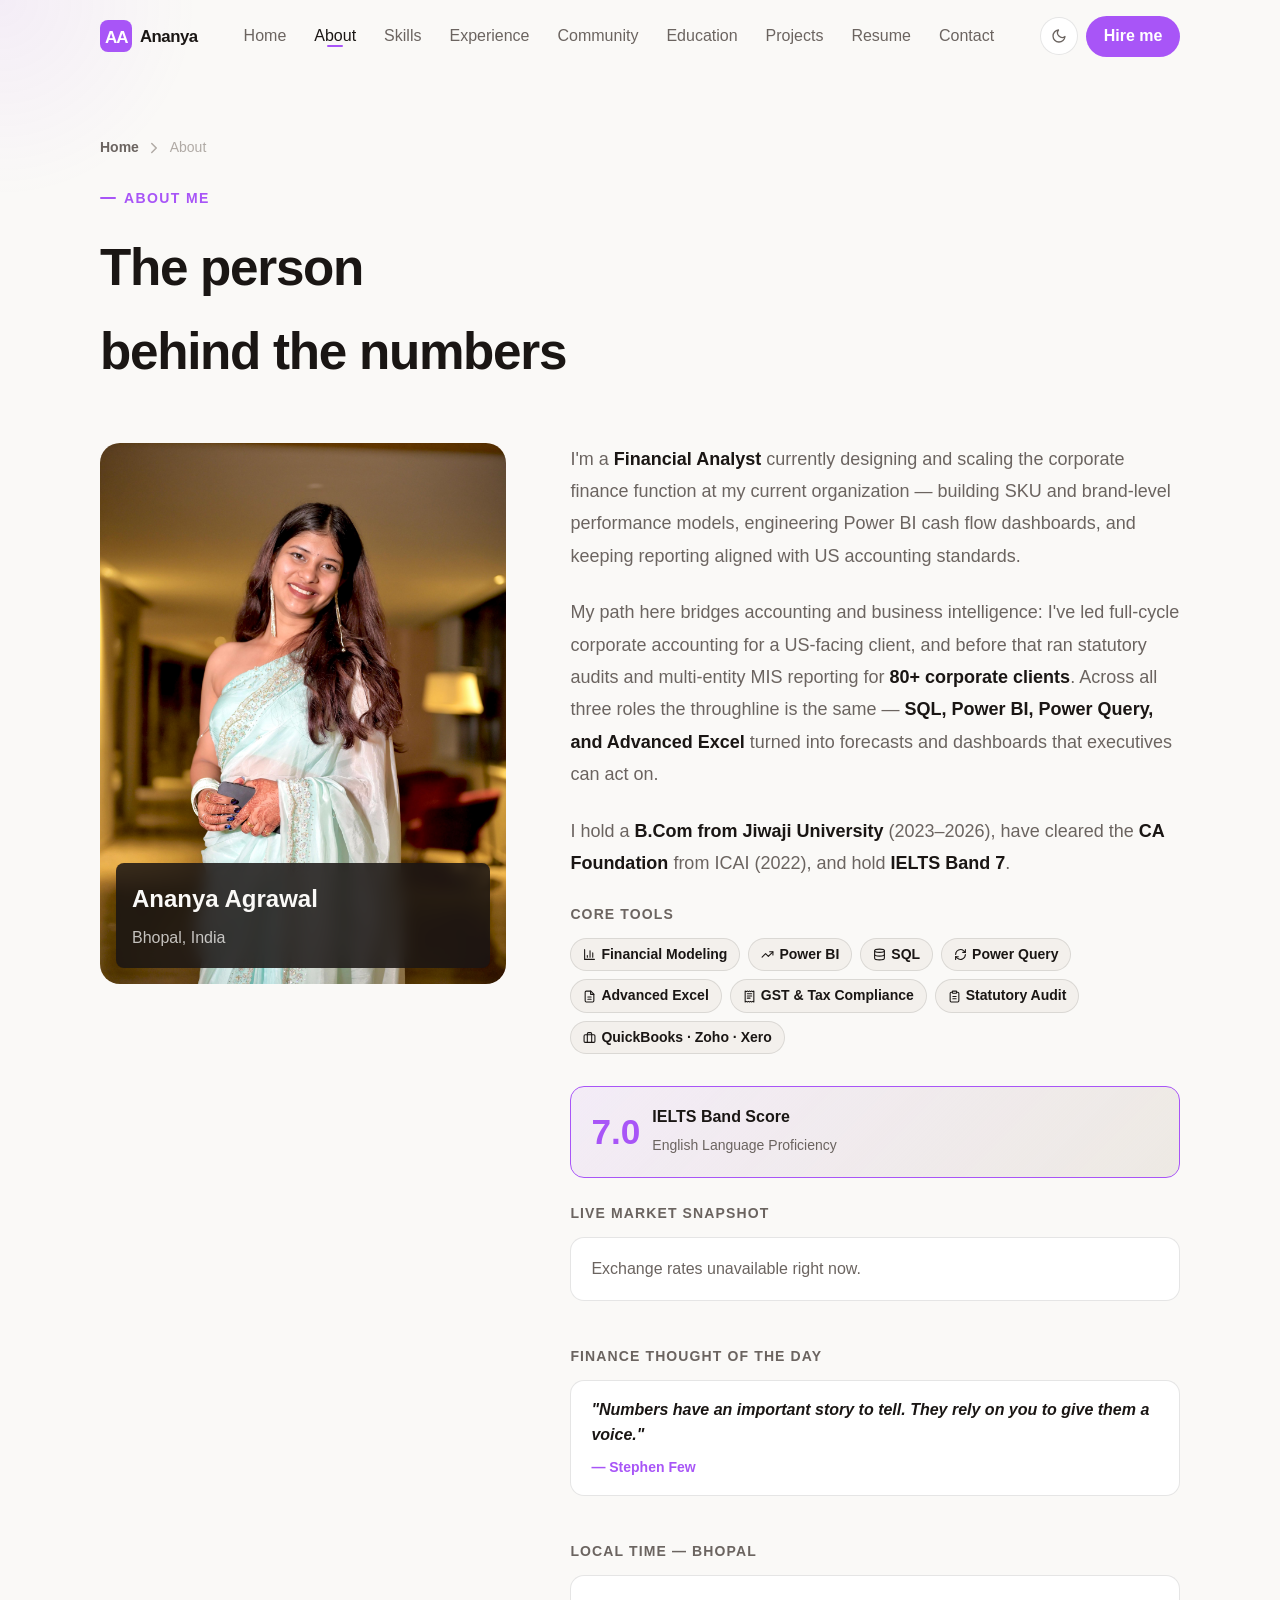
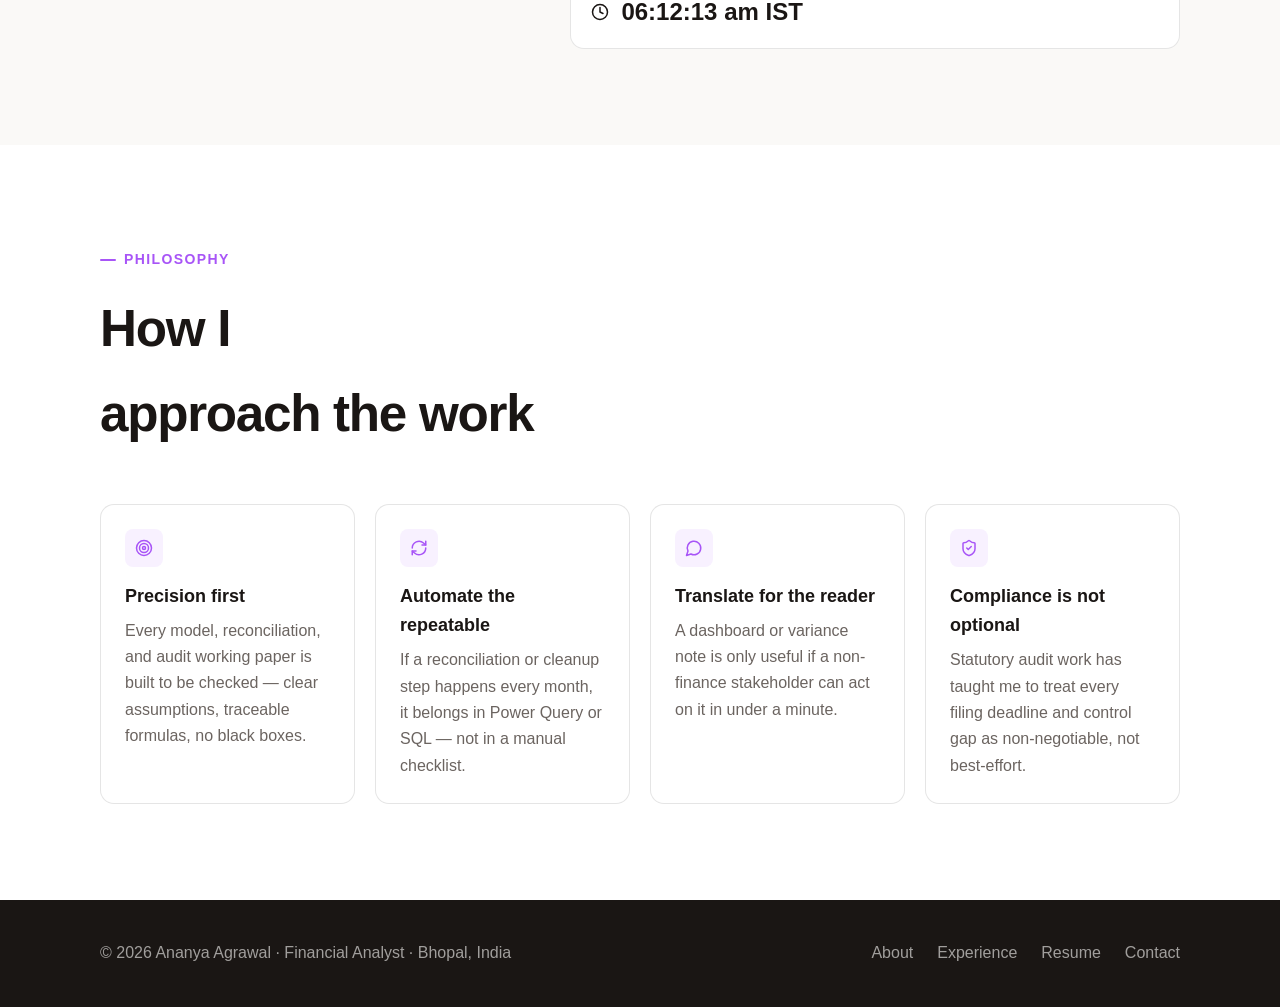
==== about.html @ e9a2c420 "Add files via upload" ====
<!DOCTYPE html>
<html lang="en" data-theme="light">
<head>
  <meta charset="UTF-8"/>
  <meta name="viewport" content="width=device-width, initial-scale=1.0"/>
  <title>About — Ananya Agrawal</title>
  <meta name="description" content="About Ananya Agrawal — Financial Analyst background, approach, and core tools."/>
  <link href="https://api.fontshare.com/v2/css?f[]=cabinet-grotesk@700,800,900&f[]=satoshi@300,400,500,700&display=swap" rel="stylesheet">
  <link href="https://unpkg.com/aos@2.3.4/dist/aos.css" rel="stylesheet">
  <link rel="stylesheet" href="styles.css">

</head>

<body>
<div class="cursor-glow" id="cursorGlow"></div>
<!-- NAV -->
<nav id="navbar" aria-label="Main navigation">
  <div class="wrap">
    <div class="nav-inner">
      <a href="index.html" class="nav-logo">
        <svg width="32" height="32" viewBox="0 0 32 32" fill="none" aria-label="AA Logo">
          <rect width="32" height="32" rx="8" fill="#A855F7"/>
          <text x="5" y="23" font-family="'Cabinet Grotesk',sans-serif" font-weight="900" font-size="17" fill="white" letter-spacing="-1">AA</text>
        </svg>
        Ananya
      </a>
      <ul class="nav-links">
        <li><a href="index.html">Home</a></li>
        <li><a href="about.html" class="active">About</a></li>
        <li><a href="skills.html">Skills</a></li>
        <li><a href="experience.html">Experience</a></li>
        <li><a href="volunteer.html">Community</a></li>
        <li><a href="education.html">Education</a></li>
        <li><a href="projects.html">Projects</a></li>
        <li><a href="resume.html">Resume</a></li>
        <li><a href="contact.html">Contact</a></li>
      </ul>
      <div class="nav-actions">
        <button class="btn-theme" data-theme-toggle aria-label="Toggle dark mode"></button>
        <a href="contact.html" class="btn-hire">Hire me</a>
        <button class="hamburger" id="hamburger" aria-label="Open menu" aria-expanded="false">
          <span></span><span></span><span></span>
        </button>
      </div>
    </div>
  </div>
</nav>

<div class="mobile-menu" id="mobileMenu">
  <a href="index.html">Home</a>
  <a href="about.html" class="active">About</a>
  <a href="skills.html">Skills</a>
  <a href="experience.html">Experience</a>
  <a href="education.html">Education</a>
  <a href="projects.html">Projects</a>
  <a href="volunteer.html">Community</a>
  <a href="resume.html">Resume</a>
  <a href="contact.html">Contact</a>
</div>

<section class="page-hero">
  <div class="wrap">
    <div class="breadcrumb"><a href="index.html">Home</a> <svg class="icon" width="18" height="18" viewBox="0 0 24 24" fill="none" stroke="currentColor" stroke-width="2" stroke-linecap="round" stroke-linejoin="round"><path d="m9 18 6-6-6-6"/></svg> <span>About</span></div>
    <div class="sec-hdr" data-aos="fade-up" style="margin-bottom:0">
      <div class="sec-tag">About me</div>
      <h2 class="sec-title">The person<br>behind the numbers</h2>
    </div>
  </div>
</section>

<section class="section-pad" style="padding-top:2rem">
  <div class="wrap">
    <div class="about-grid">
      <div data-aos="fade-right" data-aos-delay="100">
        <div class="about-photo-wrap">
          <img class="about-photo"
               src="profile.jpeg"
               alt="Ananya Agrawal" width="480" height="640" loading="lazy">
          <div class="photo-caption">
            <strong>Ananya Agrawal</strong>
            <span>Bhopal, India</span>
          </div>
        </div>
      </div>
      <div class="about-text" data-aos="fade-left" data-aos-delay="200">
        <p>I'm a <strong>Financial Analyst</strong> currently designing and scaling the corporate finance
        function at my current organization — building SKU and brand-level performance models,
        engineering Power BI cash flow dashboards, and keeping reporting aligned with US accounting standards.</p>

        <p>My path here bridges accounting and business intelligence: I've led full-cycle corporate
        accounting for a US-facing client, and before that ran statutory
        audits and multi-entity MIS reporting for <strong>80+ corporate clients</strong>. Across all three roles the throughline is the same —
        <strong>SQL, Power BI, Power Query, and Advanced Excel</strong> turned into forecasts and dashboards
        that executives can act on.</p>

        <p>I hold a <strong>B.Com from Jiwaji University</strong> (2023–2026), have cleared the
        <strong>CA Foundation</strong> from ICAI (2022), and hold <strong>IELTS Band 7</strong>.</p>

        <div>
          <div style="font-size:var(--t-xs);font-weight:600;letter-spacing:.08em;text-transform:uppercase;color:var(--muted);margin-bottom:.75rem">Core Tools</div>
          <div class="chips">
            <span class="chip"><svg class="icon" width="18" height="18" viewBox="0 0 24 24" fill="none" stroke="currentColor" stroke-width="2" stroke-linecap="round" stroke-linejoin="round"><path d="M3 3v18h18"/><path d="M18 17V9"/><path d="M13 17V5"/><path d="M8 17v-3"/></svg> Financial Modeling</span>
            <span class="chip"><svg class="icon" width="18" height="18" viewBox="0 0 24 24" fill="none" stroke="currentColor" stroke-width="2" stroke-linecap="round" stroke-linejoin="round"><polyline points="22 7 13.5 15.5 8.5 10.5 2 17"/><polyline points="16 7 22 7 22 13"/></svg> Power BI</span>
            <span class="chip"><svg class="icon" width="18" height="18" viewBox="0 0 24 24" fill="none" stroke="currentColor" stroke-width="2" stroke-linecap="round" stroke-linejoin="round"><ellipse cx="12" cy="5" rx="9" ry="3"/><path d="M3 5v14a9 3 0 0 0 18 0V5"/><path d="M3 12a9 3 0 0 0 18 0"/></svg> SQL</span>
            <span class="chip"><svg class="icon" width="18" height="18" viewBox="0 0 24 24" fill="none" stroke="currentColor" stroke-width="2" stroke-linecap="round" stroke-linejoin="round"><path d="M3 12a9 9 0 0 1 15-6.7L21 8"/><path d="M21 3v5h-5"/><path d="M21 12a9 9 0 0 1-15 6.7L3 16"/><path d="M8 16H3v5"/></svg> Power Query</span>
            <span class="chip"><svg class="icon" width="18" height="18" viewBox="0 0 24 24" fill="none" stroke="currentColor" stroke-width="2" stroke-linecap="round" stroke-linejoin="round"><path d="M14.5 2H6a2 2 0 0 0-2 2v16a2 2 0 0 0 2 2h12a2 2 0 0 0 2-2V7.5z"/><path d="M14 2v6h6"/><path d="M9 13h6"/><path d="M9 17h6"/></svg> Advanced Excel</span>
            <span class="chip"><svg class="icon" width="18" height="18" viewBox="0 0 24 24" fill="none" stroke="currentColor" stroke-width="2" stroke-linecap="round" stroke-linejoin="round"><path d="M4 2v20l2-1 2 1 2-1 2 1 2-1 2 1 2-1 2 1V2l-2 1-2-1-2 1-2-1-2 1-2-1-2 1Z"/><path d="M8 7h8"/><path d="M8 11h8"/><path d="M8 15h5"/></svg> GST &amp; Tax Compliance</span>
            <span class="chip"><svg class="icon" width="18" height="18" viewBox="0 0 24 24" fill="none" stroke="currentColor" stroke-width="2" stroke-linecap="round" stroke-linejoin="round"><rect x="8" y="2" width="8" height="4" rx="1"/><path d="M16 4h2a2 2 0 0 1 2 2v14a2 2 0 0 1-2 2H6a2 2 0 0 1-2-2V6a2 2 0 0 1 2-2h2"/><path d="M9 12h6"/><path d="M9 16h6"/></svg> Statutory Audit</span>
            <span class="chip"><svg class="icon" width="18" height="18" viewBox="0 0 24 24" fill="none" stroke="currentColor" stroke-width="2" stroke-linecap="round" stroke-linejoin="round"><rect x="2" y="7" width="20" height="14" rx="2"/><path d="M16 21V5a2 2 0 0 0-2-2h-4a2 2 0 0 0-2 2v16"/></svg> QuickBooks · Zoho · Xero</span>
          </div>
        </div>

        <div class="ielts-badge">
          <div class="ielts-num">7.0</div>
          <div class="ielts-info">
            <strong>IELTS Band Score</strong>
            <span>English Language Proficiency</span>
          </div>
        </div>

        <!-- Live Widgets -->
        <div>
          <div style="font-size:var(--t-xs);font-weight:600;letter-spacing:.08em;text-transform:uppercase;color:var(--muted);margin-bottom:.75rem">Live Market Snapshot</div>
          <div class="fx-card" id="fxWidget">
            <div class="loader"><div class="spin"></div> Fetching exchange rates…</div>
          </div>
        </div>

        <div>
          <div style="font-size:var(--t-xs);font-weight:600;letter-spacing:.08em;text-transform:uppercase;color:var(--muted);margin:1.25rem 0 .75rem">Finance Thought of the Day</div>
          <div class="quote-card" id="quoteWidget">
            <div class="loader"><div class="spin"></div> Loading quote…</div>
          </div>
        </div>

        <div>
          <div style="font-size:var(--t-xs);font-weight:600;letter-spacing:.08em;text-transform:uppercase;color:var(--muted);margin:1.25rem 0 .75rem">Local Time — Bhopal</div>
          <div class="fx-card" id="clockWidget" style="display:flex;align-items:center;gap:.75rem">
            <svg class="icon" width="18" height="18" viewBox="0 0 24 24" fill="none" stroke="currentColor" stroke-width="2" stroke-linecap="round" stroke-linejoin="round"><circle cx="12" cy="12" r="10"/><polyline points="12 6 12 12 16 14"/></svg><span id="clockText" style="font-family:var(--font-d);font-weight:800;font-size:var(--t-lg)"></span>
          </div>
        </div>
      </div>
    </div>
  </div>
</section>

<!-- HOW I WORK -->
<section class="section-pad" style="background:var(--surface)">
  <div class="wrap">
    <div class="sec-hdr" data-aos="fade-up">
      <div class="sec-tag">Philosophy</div>
      <h2 class="sec-title">How I<br>approach the work</h2>
    </div>
    <div class="value-grid">
      <div class="value-card" data-aos="fade-up" data-aos-delay="0">
        <div class="v-icon"><svg class="icon" width="18" height="18" viewBox="0 0 24 24" fill="none" stroke="currentColor" stroke-width="2" stroke-linecap="round" stroke-linejoin="round"><circle cx="12" cy="12" r="10"/><circle cx="12" cy="12" r="6"/><circle cx="12" cy="12" r="2"/></svg></div>
        <h3>Precision first</h3>
        <p>Every model, reconciliation, and audit working paper is built to be checked — clear assumptions, traceable formulas, no black boxes.</p>
      </div>
      <div class="value-card" data-aos="fade-up" data-aos-delay="80">
        <div class="v-icon"><svg class="icon" width="18" height="18" viewBox="0 0 24 24" fill="none" stroke="currentColor" stroke-width="2" stroke-linecap="round" stroke-linejoin="round"><path d="M3 12a9 9 0 0 1 15-6.7L21 8"/><path d="M21 3v5h-5"/><path d="M21 12a9 9 0 0 1-15 6.7L3 16"/><path d="M8 16H3v5"/></svg></div>
        <h3>Automate the repeatable</h3>
        <p>If a reconciliation or cleanup step happens every month, it belongs in Power Query or SQL — not in a manual checklist.</p>
      </div>
      <div class="value-card" data-aos="fade-up" data-aos-delay="160">
        <div class="v-icon"><svg class="icon" width="18" height="18" viewBox="0 0 24 24" fill="none" stroke="currentColor" stroke-width="2" stroke-linecap="round" stroke-linejoin="round"><path d="M7.9 20A9 9 0 1 0 4 16.1L2 22Z"/></svg></div>
        <h3>Translate for the reader</h3>
        <p>A dashboard or variance note is only useful if a non-finance stakeholder can act on it in under a minute.</p>
      </div>
      <div class="value-card" data-aos="fade-up" data-aos-delay="240">
        <div class="v-icon"><svg class="icon" width="18" height="18" viewBox="0 0 24 24" fill="none" stroke="currentColor" stroke-width="2" stroke-linecap="round" stroke-linejoin="round"><path d="M20 13c0 5-3.5 7.5-7.66 8.95a1 1 0 0 1-.67-.01C7.5 20.5 4 18 4 13V6a1 1 0 0 1 1-1c2 0 4.5-1.2 6.24-2.72a1.17 1.17 0 0 1 1.52 0C14.51 3.81 17 5 19 5a1 1 0 0 1 1 1z"/><path d="m9 12 2 2 4-4"/></svg></div>
        <h3>Compliance is not optional</h3>
        <p>Statutory audit work has taught me to treat every filing deadline and control gap as non-negotiable, not best-effort.</p>
      </div>
    </div>
  </div>
</section>
<!-- FOOTER -->
<footer>
  <div class="wrap">
    <div class="foot-inner">
      <div class="foot-copy">© 2026 Ananya Agrawal · Financial Analyst · Bhopal, India</div>
      <div class="foot-links">
        <a href="about.html">About</a>
        <a href="experience.html">Experience</a>
        <a href="resume.html">Resume</a>
        <a href="contact.html">Contact</a>
      </div>
    </div>
  </div>
</footer>

<!-- SCRIPTS -->

<script src="https://unpkg.com/aos@2.3.4/dist/aos.js"></script>
<script>
// ─── THEME ───
(function(){
  const t=document.querySelector('[data-theme-toggle]'),r=document.documentElement;
  const MOON='<svg width="16" height="16" viewBox="0 0 24 24" fill="none" stroke="currentColor" stroke-width="2" stroke-linecap="round" stroke-linejoin="round"><path d="M21 12.79A9 9 0 1 1 11.21 3 7 7 0 0 0 21 12.79Z"/></svg>';
  const SUN='<svg width="16" height="16" viewBox="0 0 24 24" fill="none" stroke="currentColor" stroke-width="2" stroke-linecap="round" stroke-linejoin="round"><circle cx="12" cy="12" r="5"/><path d="M12 1v2"/><path d="M12 21v2"/><path d="m4.22 4.22 1.42 1.42"/><path d="m18.36 18.36 1.42 1.42"/><path d="M1 12h2"/><path d="M21 12h2"/><path d="m4.22 19.78 1.42-1.42"/><path d="m18.36 5.64 1.42-1.42"/></svg>';
  let d=localStorage.getItem('aa-theme')||(matchMedia('(prefers-color-scheme:dark)').matches?'dark':'light');
  r.setAttribute('data-theme',d);
  function upd(){if(!t)return;t.innerHTML=d==='dark'?SUN:MOON;t.setAttribute('aria-label','Switch to '+(d==='dark'?'light':'dark')+' mode')}
  upd();
  if(t)t.addEventListener('click',()=>{d=d==='dark'?'light':'dark';r.setAttribute('data-theme',d);localStorage.setItem('aa-theme',d);upd()});
})();

// ─── NAV SCROLL ───
const navbar=document.getElementById('navbar');
window.addEventListener('scroll',()=>navbar.classList.toggle('scrolled',window.scrollY>60));

// ─── HAMBURGER ───
const ham=document.getElementById('hamburger'),mm=document.getElementById('mobileMenu');
ham.addEventListener('click',()=>{ham.classList.toggle('open');mm.classList.toggle('open');ham.setAttribute('aria-expanded',mm.classList.contains('open'))});
document.querySelectorAll('.mobile-menu a').forEach(a=>a.addEventListener('click',()=>{ham.classList.remove('open');mm.classList.remove('open')}));

// ─── CURSOR GLOW ───
const glow=document.getElementById('cursorGlow');
document.addEventListener('mousemove',e=>{glow.style.left=e.clientX+'px';glow.style.top=e.clientY+'px'});

// ─── AOS ───
AOS.init({once:true,duration:700,easing:'ease-out-cubic',offset:60});


// ─── LIVE FX RATES (exchangerate-api — no API key) ───
async function loadFx(){
  const el=document.getElementById('fxWidget');
  if(!el)return;
  try{
    const r=await fetch('https://api.exchangerate-api.com/v4/latest/USD');
    const d=await r.json();
    const inr=d.rates.INR, eur=d.rates.EUR, gbp=d.rates.GBP;
    const eurInr=inr/eur, gbpInr=inr/gbp;
    el.innerHTML=`
      <div class="fx-row"><span class="fx-pair">USD → INR</span><span class="fx-val">₹${inr.toFixed(2)}</span></div>
      <div class="fx-row"><span class="fx-pair">EUR → INR</span><span class="fx-val">₹${eurInr.toFixed(2)}</span></div>
      <div class="fx-row"><span class="fx-pair">GBP → INR</span><span class="fx-val">₹${gbpInr.toFixed(2)}</span></div>
      <div class="fx-updated">Live rates · updated ${new Date(d.date).toLocaleDateString('en-IN',{day:'numeric',month:'short',year:'numeric'})}</div>`;
  }catch{
    el.innerHTML='<span style="color:var(--muted);font-size:var(--t-sm)">Exchange rates unavailable right now.</span>';
  }
}
loadFx();

// ─── FINANCE QUOTE (Quotable — no API key) ───
async function loadQuote(){
  const el=document.getElementById('quoteWidget');
  if(!el)return;
  try{
    const r=await fetch('https://api.quotable.io/quotes/random?tags=business|success|wisdom&maxLength=140');
    const d=await r.json();
    const q=d[0];
    el.innerHTML=`<blockquote class="quote-text">"${q.content}"</blockquote><cite class="quote-author">— ${q.author}</cite>`;
  }catch{
    el.innerHTML='<blockquote class="quote-text">"Numbers have an important story to tell. They rely on you to give them a voice."</blockquote><cite class="quote-author">— Stephen Few</cite>';
  }
}
loadQuote();

// ─── LOCAL CLOCK (Bhopal, IST) ───
function tickClock(){
  const el=document.getElementById('clockText');
  if(!el)return;
  const now=new Date().toLocaleTimeString('en-IN',{timeZone:'Asia/Kolkata',hour:'2-digit',minute:'2-digit',second:'2-digit'});
  el.textContent=now+' IST';
}
tickClock();
setInterval(tickClock,1000);

</script>
</body>
</html>
---- styles.css ----
/* ─── TOKENS ─── */
:root,[data-theme="light"]{
  --bg:#faf9f7;--surface:#ffffff;--surface-2:#f3f0ec;--surface-3:#ede9e3;
  --border:rgba(0,0,0,.1);--divider:rgba(0,0,0,.07);
  --text:#1a1614;--muted:#6b6460;--faint:#b0aaa5;--inverse:#faf9f7;
  --accent:#A855F7;--accent-2:#D8B4FE;--accent-soft:rgba(168,85,247,.08);
  --accent-hover:#9333EA;
  --shadow-sm:0 1px 3px rgba(0,0,0,.08);
  --shadow-md:0 4px 16px rgba(0,0,0,.1);
  --shadow-lg:0 12px 40px rgba(0,0,0,.14);
  --radius-sm:.25rem;--radius-md:.5rem;--radius-lg:.875rem;--radius-xl:1.25rem;--radius-full:9999px;
  --font-d:'Cabinet Grotesk','Helvetica Neue',sans-serif;
  --font-b:'Satoshi','Helvetica Neue',sans-serif;
  --t-xs:clamp(.75rem,.7rem + .25vw,.875rem);
  --t-sm:clamp(.875rem,.8rem + .35vw,1rem);
  --t-base:clamp(1rem,.95rem + .25vw,1.125rem);
  --t-lg:clamp(1.125rem,1rem + .75vw,1.5rem);
  --t-xl:clamp(1.5rem,1.2rem + 1.25vw,2.25rem);
  --t-2xl:clamp(2rem,1.2rem + 2.5vw,3.5rem);
  --t-hero:clamp(3rem,.5rem + 7vw,7rem);
  --tr:220ms cubic-bezier(.16,1,.3,1);
}
[data-theme="dark"]{
  --bg:#0d0b0f;--surface:#131118;--surface-2:#19171e;--surface-3:#201d27;
  --border:rgba(255,255,255,.1);--divider:rgba(255,255,255,.07);
  --text:#f3e8ff;--muted:#a99caf;--faint:#514557;--inverse:#0d0b0f;
  --accent:#c026d3;--accent-2:#e879f9;--accent-soft:rgba(192,38,211,.1);
  --accent-hover:#d946ef;
  --shadow-sm:0 1px 3px rgba(0,0,0,.3);
  --shadow-md:0 4px 16px rgba(0,0,0,.4);
  --shadow-lg:0 12px 40px rgba(0,0,0,.6);
}

*,*::before,*::after{box-sizing:border-box;margin:0;padding:0}
html{scroll-behavior:smooth;scroll-padding-top:72px;-webkit-font-smoothing:antialiased}
body{font-family:var(--font-b);font-size:var(--t-base);color:var(--text);background:var(--bg);
  line-height:1.65;transition:background .3s,color .3s;overflow-x:hidden}
img{display:block;max-width:100%;height:auto}
a{color:inherit;text-decoration:none;transition:color var(--tr),opacity var(--tr),background var(--tr)}
button,input,textarea,select{font:inherit;color:inherit}
::selection{background:var(--accent);color:#fff}
:focus-visible{outline:2px solid var(--accent);outline-offset:3px;border-radius:var(--radius-sm)}
@media(prefers-reduced-motion:reduce){*,*::before,*::after{animation-duration:.01ms!important;transition-duration:.01ms!important}}

/* ─── LAYOUT ─── */
.wrap{max-width:1160px;margin-inline:auto;padding-inline:clamp(1rem,5vw,2.5rem)}
.section-pad{padding-block:clamp(3rem,8vw,6rem)}

/* ─── NAV ─── */
#navbar{position:fixed;top:0;left:0;right:0;z-index:100;padding:var(--t-sm) 0;
  background:transparent;transition:background .35s,box-shadow .35s,backdrop-filter .35s}
#navbar.scrolled{
  background:color-mix(in oklab,var(--surface) 92%,transparent);
  backdrop-filter:blur(20px);-webkit-backdrop-filter:blur(20px);
  box-shadow:var(--shadow-sm);border-bottom:1px solid var(--divider)}
.nav-inner{display:flex;align-items:center;justify-content:space-between;gap:1rem}
.nav-logo{display:flex;align-items:center;gap:.5rem;font-family:var(--font-d);font-weight:900;
  font-size:1.05rem;letter-spacing:-.03em}
.nav-logo svg{flex-shrink:0}
.nav-links{display:flex;align-items:center;gap:.25rem;list-style:none}
.nav-links a{font-size:var(--t-sm);font-weight:500;color:var(--muted);
  padding:.4rem .75rem;border-radius:var(--radius-full);position:relative}
.nav-links a::after{content:'';position:absolute;bottom:4px;left:50%;
  transform:translateX(-50%) scaleX(0);width:16px;height:2px;
  background:var(--accent);border-radius:2px;transition:transform .2s cubic-bezier(.34,1.56,.64,1)}
.nav-links a:hover{color:var(--text)}
.nav-links a:hover::after,.nav-links a.active::after{transform:translateX(-50%) scaleX(1)}
.nav-links a.active{color:var(--text)}
.nav-actions{display:flex;align-items:center;gap:.5rem}
.btn-theme{width:38px;height:38px;border-radius:var(--radius-full);border:1px solid var(--border);
  background:var(--surface);color:var(--muted);display:grid;place-items:center;cursor:pointer;font-size:15px}
.btn-theme:hover{color:var(--text);background:var(--surface-2)}
.btn-hire{font-size:var(--t-sm);font-weight:700;padding:.45rem 1.1rem;border-radius:var(--radius-full);
  background:var(--accent);color:#fff;border:none;cursor:pointer}
.btn-hire:hover{background:var(--accent-hover);color:#fff;transform:translateY(-2px)}
.hamburger{display:none;flex-direction:column;justify-content:center;gap:5px;
  width:38px;height:38px;background:none;border:1px solid var(--border);
  border-radius:var(--radius-md);padding:.5rem;cursor:pointer}
.hamburger span{display:block;height:2px;background:var(--text);border-radius:2px;
  transition:transform .3s,opacity .3s}
.hamburger.open span:nth-child(1){transform:rotate(45deg) translateY(7px)}
.hamburger.open span:nth-child(2){opacity:0}
.hamburger.open span:nth-child(3){transform:rotate(-45deg) translateY(-7px)}
.mobile-menu{display:none;position:fixed;top:68px;left:0;right:0;
  background:var(--surface);border-bottom:1px solid var(--divider);
  padding:1rem;z-index:99;flex-direction:column;gap:.25rem}
.mobile-menu.open{display:flex}
.mobile-menu a{font-size:var(--t-base);font-weight:500;color:var(--muted);
  padding:.75rem 1rem;border-radius:var(--radius-md)}
.mobile-menu a:hover{background:var(--surface-2);color:var(--text)}
@media(max-width:767px){.nav-links,.btn-hire{display:none}.hamburger{display:flex}}

/* ─── HERO ─── */
#hero{min-height:100dvh;display:flex;align-items:center;position:relative;
  overflow:hidden;background:var(--bg);padding-top:80px}
#particles-js{position:absolute;inset:0;pointer-events:none;z-index:0}
.hero-content{position:relative;z-index:1}
.hero-eyebrow{display:inline-flex;align-items:center;gap:.5rem;
  font-size:var(--t-xs);font-weight:700;letter-spacing:.1em;text-transform:uppercase;
  color:var(--accent);margin-bottom:1.5rem}
.hero-eyebrow::before{content:'';width:20px;height:2px;background:var(--accent);border-radius:2px}
.hero-name{font-size:var(--t-hero);font-family:var(--font-d);font-weight:900;
  letter-spacing:-.035em;line-height:.95;color:var(--text);margin-bottom:1rem}
.hero-name .hl{color:var(--accent)}
.typed-wrap{font-family:var(--font-d);font-size:var(--t-xl);font-weight:700;
  color:var(--muted);min-height:2.5rem;margin-bottom:2rem}
.typed-wrap .typed-cursor{color:var(--accent)}
.hero-desc{max-width:54ch;font-size:var(--t-base);color:var(--muted);
  line-height:1.8;margin-bottom:2.5rem}
.cta-row{display:flex;align-items:center;flex-wrap:wrap;gap:1rem}
.btn-primary{display:inline-flex;align-items:center;gap:.5rem;
  background:var(--text);color:var(--bg);padding:.75rem 1.5rem;
  border-radius:var(--radius-full);font-weight:700;font-size:var(--t-sm);
  border:2px solid var(--text);cursor:pointer;letter-spacing:.01em}
.btn-primary:hover{background:var(--accent);border-color:var(--accent);color:#fff;
  transform:translateY(-2px);box-shadow:0 8px 24px rgba(168,85,247,.3)}
.btn-outline{display:inline-flex;align-items:center;gap:.5rem;
  background:transparent;color:var(--text);padding:.75rem 1.5rem;
  border-radius:var(--radius-full);font-weight:600;font-size:var(--t-sm);
  border:2px solid var(--border);cursor:pointer}
.btn-outline:hover{border-color:var(--text);transform:translateY(-2px)}
.hero-stats{display:flex;gap:2.5rem;margin-top:3rem;flex-wrap:wrap}
.stat-num{font-family:var(--font-d);font-size:var(--t-2xl);font-weight:900;
  color:var(--text);letter-spacing:-.02em;line-height:1}
.stat-label{font-size:var(--t-xs);color:var(--muted);font-weight:500;margin-top:.25rem}
.hero-scroll{position:absolute;bottom:2rem;left:50%;transform:translateX(-50%);
  display:flex;flex-direction:column;align-items:center;gap:.5rem;
  color:var(--faint);font-size:var(--t-xs);letter-spacing:.08em;text-transform:uppercase}
.scroll-line{width:1px;height:40px;background:linear-gradient(to bottom,transparent,var(--faint));
  animation:scrollPulse 2s ease-in-out infinite}
@keyframes scrollPulse{0%,100%{opacity:.4}50%{opacity:1}}
.hero-grid{display:grid;grid-template-columns:1fr 1fr;gap:3rem;align-items:center}
.hero-visual{position:relative;display:flex;justify-content:center}
.avatar-wrap{position:relative;width:360px;height:360px;max-width:100%}
.avatar-bg{position:absolute;inset:0;border-radius:40% 60% 55% 45%/45% 55% 45% 55%;
  background:linear-gradient(135deg,var(--accent-soft) 0%,var(--surface-3) 100%);
  animation:morphBlob 8s ease-in-out infinite}
@keyframes morphBlob{0%,100%{border-radius:40% 60% 55% 45%/45% 55% 45% 55%}
  33%{border-radius:55% 45% 40% 60%/55% 40% 60% 45%}
  66%{border-radius:45% 55% 60% 40%/40% 60% 55% 45%}}
.avatar-img{position:absolute;inset:16px;overflow:hidden;
  border-radius:40% 60% 55% 45%/45% 55% 45% 55%;animation:morphBlob 8s ease-in-out infinite}
.avatar-img img{width:100%;height:100%;object-fit:cover;object-position:top}
.float-badge{position:absolute;background:var(--surface);border:1px solid var(--border);
  border-radius:var(--radius-lg);padding:.75rem 1rem;box-shadow:var(--shadow-md);
  display:flex;align-items:center;gap:.5rem;font-size:var(--t-xs);font-weight:700;
  white-space:nowrap;animation:floatBadge 3s ease-in-out infinite}
.float-badge.b1{top:5%;right:-5%;animation-delay:0s}
.float-badge.b2{bottom:12%;left:-5%;animation-delay:1.5s}
@keyframes floatBadge{0%,100%{transform:translateY(0)}50%{transform:translateY(-8px)}}
.bdot{width:8px;height:8px;border-radius:50%;background:#22c55e;flex-shrink:0}
.bdot.purple{background:var(--accent)}
@media(max-width:991px){.hero-grid{grid-template-columns:1fr}.hero-visual{display:none}}

/* ─── SECTION TITLES ─── */
.sec-tag{display:inline-flex;align-items:center;gap:.5rem;font-size:var(--t-xs);
  font-weight:700;letter-spacing:.1em;text-transform:uppercase;color:var(--accent);margin-bottom:1rem}
.sec-tag::before{content:'';width:16px;height:2px;background:var(--accent);border-radius:2px}
.sec-title{font-size:var(--t-2xl);font-family:var(--font-d);font-weight:900;
  letter-spacing:-.025em;color:var(--text)}
.sec-hdr{margin-bottom:3rem}

/* ─── ABOUT ─── */
#about{background:var(--surface)}
.about-grid{display:grid;grid-template-columns:1fr 1.5fr;gap:4rem;align-items:start}
.about-photo{width:100%;aspect-ratio:3/4;object-fit:cover;object-position:top;
  border-radius:var(--radius-xl)}
.about-photo-wrap{position:relative}
.photo-caption{position:absolute;bottom:1rem;left:1rem;right:1rem;
  background:color-mix(in oklab,var(--text) 85%,transparent);color:var(--inverse);
  border-radius:var(--radius-md);padding:1rem;backdrop-filter:blur(8px)}
.photo-caption strong{display:block;font-family:var(--font-d);font-size:var(--t-lg);font-weight:800;margin-bottom:.25rem}
.photo-caption span{font-size:var(--t-sm);opacity:.75}
.about-text{display:flex;flex-direction:column;gap:1.5rem}
.about-text p{color:var(--muted);line-height:1.8}
.about-text strong{color:var(--text);font-weight:700}
.chips{display:flex;flex-wrap:wrap;gap:.5rem;margin-top:.5rem}
.chip{display:inline-flex;align-items:center;gap:.25rem;font-size:var(--t-xs);font-weight:600;
  padding:.25rem .75rem;border-radius:var(--radius-full);background:var(--surface-2);
  color:var(--text);border:1px solid var(--border)}
.ielts-badge{display:inline-flex;align-items:center;gap:.75rem;
  background:linear-gradient(135deg,var(--accent-soft),var(--surface-3));
  border:1px solid var(--accent);border-radius:var(--radius-lg);
  padding:1rem 1.25rem;margin-top:.5rem}
.ielts-num{font-family:var(--font-d);font-size:var(--t-xl);font-weight:900;color:var(--accent)}
.ielts-info strong{display:block;font-size:var(--t-sm);font-weight:700;color:var(--text)}
.ielts-info span{font-size:var(--t-xs);color:var(--muted)}
@media(max-width:767px){.about-grid{grid-template-columns:1fr}.about-photo{max-height:280px}}

/* ─── SKILLS ─── */
#skills{background:var(--bg)}
.skills-grid{display:grid;grid-template-columns:repeat(auto-fill,minmax(min(300px,100%),1fr));gap:1rem}
.skill-card{background:var(--surface);border:1px solid var(--border);border-radius:var(--radius-xl);
  padding:1.5rem;transition:box-shadow var(--tr),transform var(--tr),border-color var(--tr)}
.skill-card:hover{box-shadow:var(--shadow-lg);transform:translateY(-4px);border-color:var(--accent)}
.sk-icon{width:44px;height:44px;border-radius:var(--radius-md);background:var(--accent-soft);
  display:grid;place-items:center;font-size:20px;margin-bottom:1rem}
.sk-title{font-family:var(--font-d);font-size:var(--t-lg);font-weight:800;
  color:var(--text);margin-bottom:.5rem}
.sk-desc{font-size:var(--t-sm);color:var(--muted);margin-bottom:1rem}
.sk-tags{display:flex;flex-wrap:wrap;gap:.25rem}
.tag{font-size:var(--t-xs);font-weight:600;padding:2px .625rem;border-radius:var(--radius-full);
  background:var(--surface-2);color:var(--muted);border:1px solid var(--divider)}
.bar-group{margin-top:1.25rem;display:flex;flex-direction:column;gap:1rem}
.bar-label{display:flex;justify-content:space-between;font-size:var(--t-sm);font-weight:600;margin-bottom:.4rem;color:var(--text)}
.bar-track{height:5px;background:var(--surface-3);border-radius:var(--radius-full);overflow:hidden}
.bar-fill{height:100%;background:linear-gradient(90deg,var(--accent),var(--accent-2));
  border-radius:var(--radius-full);width:0;transition:width 1.2s cubic-bezier(.16,1,.3,1)}

/* ─── EXPERIENCE TIMELINE ─── */
#experience{background:var(--surface)}
.timeline{position:relative;padding-left:2.5rem}
.timeline::before{content:'';position:absolute;top:0;bottom:0;left:0;
  width:2px;background:linear-gradient(to bottom,var(--accent),transparent)}
.tl-item{position:relative;padding-bottom:2.5rem}
.tl-item:last-child{padding-bottom:0}
.tl-dot{position:absolute;left:calc(-2.5rem - 5px);top:4px;width:12px;height:12px;
  border-radius:50%;background:var(--accent);border:3px solid var(--surface);
  box-shadow:0 0 0 2px var(--accent)}
.tl-meta{display:flex;align-items:center;gap:.75rem;flex-wrap:wrap;margin-bottom:.5rem}
.tl-date{font-size:var(--t-xs);font-weight:700;letter-spacing:.06em;text-transform:uppercase;color:var(--accent)}
.tl-badge{font-size:var(--t-xs);font-weight:600;padding:2px .75rem;
  background:var(--surface-2);border-radius:var(--radius-full);color:var(--muted)}
.tl-role{font-family:var(--font-d);font-size:var(--t-lg);font-weight:800;color:var(--text);margin-bottom:.25rem}
.tl-company{font-size:var(--t-sm);color:var(--muted);font-weight:600;margin-bottom:.75rem}
.tl-company a{color:var(--accent)}
.tl-desc{font-size:var(--t-sm);color:var(--muted);line-height:1.75}
.tl-desc ul{padding-left:1.25rem;list-style:disc;display:grid;gap:.35rem;margin-top:.5rem}
.tl-tags{display:flex;flex-wrap:wrap;gap:.25rem;margin-top:.75rem}

/* ─── EDUCATION ─── */
#education{background:var(--bg)}
.edu-grid{display:grid;grid-template-columns:repeat(auto-fill,minmax(min(320px,100%),1fr));gap:1rem}
.edu-card{background:var(--surface);border:1px solid var(--border);border-radius:var(--radius-xl);
  padding:1.5rem;display:flex;flex-direction:column;gap:.75rem;
  transition:box-shadow var(--tr),border-color var(--tr)}
.edu-card:hover{box-shadow:var(--shadow-md);border-color:var(--accent)}
.edu-period{font-size:var(--t-xs);font-weight:700;letter-spacing:.06em;
  text-transform:uppercase;color:var(--accent)}
.edu-degree{font-family:var(--font-d);font-size:var(--t-lg);font-weight:800;
  color:var(--text);line-height:1.15}
.edu-institute{font-size:var(--t-sm);color:var(--muted);font-weight:600}
.edu-desc{font-size:var(--t-sm);color:var(--muted);line-height:1.65}
.edu-grade{display:inline-flex;align-items:center;gap:.5rem;font-size:var(--t-xs);
  font-weight:700;color:var(--accent);background:var(--accent-soft);
  padding:.25rem .75rem;border-radius:var(--radius-full);margin-top:.25rem}

/* ─── PROJECTS ─── */
#projects{background:var(--surface)}
.proj-grid{display:grid;grid-template-columns:repeat(12,1fr);gap:1rem}
.proj-card{background:var(--bg);border:1px solid var(--border);border-radius:var(--radius-xl);
  overflow:hidden;display:flex;flex-direction:column;
  transition:box-shadow var(--tr),transform var(--tr)}
.proj-card:hover{box-shadow:var(--shadow-lg);transform:translateY(-5px)}
.proj-card.feat{grid-column:span 7}
.proj-card.sml{grid-column:span 5}
@media(max-width:991px){.proj-card.feat,.proj-card.sml{grid-column:span 12}}
.proj-thumb{aspect-ratio:16/9;overflow:hidden;background:var(--surface-2);position:relative}
.proj-thumb img{width:100%;height:100%;object-fit:cover;transition:transform .5s cubic-bezier(.16,1,.3,1)}
.proj-card:hover .proj-thumb img{transform:scale(1.05)}
.proj-icon-thumb{width:100%;height:100%;display:flex;align-items:center;justify-content:center;position:relative;overflow:hidden;
  background:linear-gradient(135deg,var(--accent-soft) 0%,var(--surface-3) 100%);transition:transform .5s cubic-bezier(.16,1,.3,1)}
.proj-icon-thumb::before{content:'';position:absolute;inset:-40%;
  background:repeating-linear-gradient(115deg,transparent 0 42px,var(--border) 42px 43px);opacity:.5}
.proj-icon-thumb .pi-glyph{font-size:3.25rem;position:relative;z-index:1;filter:drop-shadow(0 4px 10px rgba(0,0,0,.12))}
.proj-card:hover .proj-icon-thumb{transform:scale(1.04)}
.proj-body{padding:1.5rem;flex:1;display:flex;flex-direction:column;gap:.75rem}
.proj-label{font-size:var(--t-xs);font-weight:700;letter-spacing:.08em;text-transform:uppercase;color:var(--accent)}
.proj-title{font-family:var(--font-d);font-size:var(--t-lg);font-weight:800;color:var(--text);line-height:1.2}
.proj-desc{font-size:var(--t-sm);color:var(--muted);line-height:1.7}
.proj-footer{display:flex;align-items:center;justify-content:space-between;flex-wrap:wrap;gap:.5rem;margin-top:auto}
.proj-link{display:inline-flex;align-items:center;gap:.25rem;font-size:var(--t-xs);
  font-weight:700;color:var(--accent);padding:.4rem .75rem;
  border-radius:var(--radius-full);border:1px solid var(--accent)}
.proj-link:hover{background:var(--accent);color:#fff}

/* ─── VOLUNTEERING ─── */
#volunteer{background:var(--bg)}
.vol-card{background:var(--surface);border:1px solid var(--border);border-radius:var(--radius-xl);
  padding:2rem;display:grid;grid-template-columns:80px 1fr;gap:2rem;align-items:start;
  transition:box-shadow var(--tr)}
.vol-card:hover{box-shadow:var(--shadow-md)}
.vol-icon{width:80px;height:80px;border-radius:var(--radius-lg);background:var(--accent-soft);
  display:grid;place-items:center;font-size:2.5rem;flex-shrink:0}
.vol-title{font-family:var(--font-d);font-size:var(--t-lg);font-weight:800;color:var(--text);margin-bottom:.25rem}
.vol-org{font-size:var(--t-sm);color:var(--accent);font-weight:600;margin-bottom:.75rem}
.vol-desc{font-size:var(--t-sm);color:var(--muted);line-height:1.75}
@media(max-width:600px){.vol-card{grid-template-columns:1fr}}

/* ─── CONTACT ─── */
#contact{background:var(--surface)}
.contact-grid{display:grid;grid-template-columns:1fr 1.2fr;gap:4rem;align-items:start}
@media(max-width:767px){.contact-grid{grid-template-columns:1fr}}
.c-info{display:flex;flex-direction:column;gap:1.5rem}
.c-item{display:flex;align-items:flex-start;gap:1rem}
.c-icon{width:44px;height:44px;flex-shrink:0;background:var(--surface-2);
  border-radius:var(--radius-md);display:grid;place-items:center;font-size:18px}
.c-text strong{display:block;font-weight:700;font-size:var(--t-sm);margin-bottom:.2rem}
.c-text span{font-size:var(--t-sm);color:var(--muted)}
.c-text a{color:var(--accent)}
.social-row{display:flex;gap:.75rem;flex-wrap:wrap;margin-top:.5rem}
.social-btn{width:42px;height:42px;border-radius:var(--radius-md);background:var(--surface);
  border:1px solid var(--border);display:grid;place-items:center;font-size:18px;
  color:var(--muted);transition:all var(--tr)}
.social-btn:hover{background:var(--accent);border-color:var(--accent);color:#fff;transform:translateY(-3px)}
.contact-form{display:flex;flex-direction:column;gap:1rem}
.fg{display:flex;flex-direction:column;gap:.5rem}
.fg label{font-size:var(--t-sm);font-weight:600;color:var(--text)}
.fg input,.fg textarea{padding:.75rem 1rem;border-radius:var(--radius-md);
  border:1.5px solid var(--border);background:var(--surface-2);
  font-size:var(--t-sm);resize:none;
  transition:border-color var(--tr),box-shadow var(--tr)}
.fg input:focus,.fg textarea:focus{outline:none;border-color:var(--accent);
  box-shadow:0 0 0 3px var(--accent-soft)}
.fg-row{display:grid;grid-template-columns:1fr 1fr;gap:1rem}
@media(max-width:600px){.fg-row{grid-template-columns:1fr}}
.btn-submit{display:inline-flex;align-items:center;justify-content:center;gap:.5rem;
  background:var(--accent);color:#fff;padding:1rem 2rem;border-radius:var(--radius-full);
  font-weight:700;font-size:var(--t-sm);border:none;cursor:pointer;width:100%}
.btn-submit:hover{background:var(--accent-hover);transform:translateY(-2px);
  box-shadow:0 8px 24px rgba(168,85,247,.3)}
.form-ok{display:none;padding:1rem;background:var(--surface-2);border-radius:var(--radius-md);
  text-align:center;color:#22c55e;font-weight:600;font-size:var(--t-sm)}
.form-err{display:none;padding:1rem;background:var(--surface-2);border-radius:var(--radius-md);
  text-align:center;color:#ef4444;font-weight:600;font-size:var(--t-sm)}

/* ─── FOOTER ─── */
footer{background:var(--text);color:var(--bg);padding:2.5rem 0}
.foot-inner{display:flex;align-items:center;justify-content:space-between;flex-wrap:wrap;gap:1rem}
.foot-copy{font-size:var(--t-sm);opacity:.6}
.foot-links{display:flex;gap:1.5rem}
.foot-links a{font-size:var(--t-sm);opacity:.6;transition:opacity var(--tr)}
.foot-links a:hover{opacity:1;color:inherit}

/* ─── CURSOR GLOW ─── */
.cursor-glow{position:fixed;width:400px;height:400px;border-radius:50%;
  background:radial-gradient(circle,rgba(168,85,247,.07) 0%,transparent 70%);
  pointer-events:none;z-index:0;transform:translate(-50%,-50%);transition:transform .1s linear}

/* ─── LOADER ─── */
.loader{display:flex;align-items:center;gap:.5rem;color:var(--muted);font-size:var(--t-sm)}
.spin{width:18px;height:18px;border:2px solid var(--border);border-top-color:var(--accent);
  border-radius:50%;animation:spin .8s linear infinite;flex-shrink:0}
@keyframes spin{to{transform:rotate(360deg)}}

/* ─── RESUME PAGE ─── */
.resume-hero{padding-top:calc(80px + clamp(2rem,6vw,4rem));padding-bottom:2rem;background:var(--bg)}
.resume-hero .sec-tag{margin-bottom:1rem}
.resume-actions{display:flex;gap:1rem;flex-wrap:wrap;margin-top:1.5rem}
.resume-viewer-wrap{background:var(--surface);border:1px solid var(--border);border-radius:var(--radius-xl);
  overflow:hidden;box-shadow:var(--shadow-md);max-width:900px;margin-inline:auto}
.resume-viewer-bar{display:flex;align-items:center;justify-content:space-between;gap:1rem;
  padding:.85rem 1.25rem;border-bottom:1px solid var(--divider);background:var(--surface-2)}
.resume-viewer-bar span{font-size:var(--t-sm);font-weight:600;color:var(--muted)}
.resume-viewer-bar .dots{display:flex;gap:6px}
.resume-viewer-bar .dots i{width:9px;height:9px;border-radius:50%;background:var(--faint);display:block}
.resume-frame{width:100%;height:min(80vh,1000px);border:none;display:block;background:var(--surface-3)}
.resume-fallback{padding:3rem 1.5rem;text-align:center;color:var(--muted)}
@media(max-width:600px){.resume-frame{height:70vh}}

/* ─── ICONS ─── */
.icon{display:inline-block;vertical-align:-3px;flex-shrink:0}
.sk-icon svg,.proj-icon-thumb svg,.vol-icon svg,.c-icon svg{width:22px;height:22px}
.chip svg{width:13px;height:13px;vertical-align:-2px;margin-right:1px}
.btn-theme svg{width:16px;height:16px}
.sk-icon{color:var(--accent)}
.proj-icon-thumb svg{width:40px;height:40px;color:var(--accent)}
.vol-icon svg{width:24px;height:24px}
.c-icon svg{color:var(--accent)}
.form-ok svg{width:16px;height:16px;vertical-align:-3px;margin-right:.35rem}

/* ─── FX / QUOTE WIDGETS ─── */
.fx-card,.quote-card{background:var(--surface);border:1px solid var(--border);border-radius:var(--radius-lg);
  padding:1rem 1.25rem}
.fx-row{display:flex;align-items:center;justify-content:space-between;padding:.4rem 0;
  border-bottom:1px dashed var(--divider);font-size:var(--t-sm)}
.fx-row:last-of-type{border-bottom:none}
.fx-pair{color:var(--muted);font-weight:600}
.fx-val{font-family:var(--font-d);font-weight:800;color:var(--text)}
.fx-updated{font-size:var(--t-xs);color:var(--faint);margin-top:.5rem;text-align:right}
.quote-card{position:relative}
.quote-text{font-family:var(--font-d);font-size:var(--t-sm);font-weight:600;color:var(--text);
  line-height:1.6;font-style:italic}
.quote-author{display:block;margin-top:.5rem;font-size:var(--t-xs);color:var(--accent);font-weight:700;font-style:normal}

/* ─── TEASER GRID (Home) ─── */
.teaser-grid{display:grid;grid-template-columns:repeat(auto-fill,minmax(min(280px,100%),1fr));gap:1.25rem}
.teaser-card{display:flex;flex-direction:column;align-items:flex-start;gap:.75rem;
  background:var(--bg);border:1px solid var(--border);border-radius:var(--radius-xl);
  padding:1.75rem;transition:box-shadow var(--tr),transform var(--tr),border-color var(--tr)}
.teaser-card:hover{box-shadow:var(--shadow-lg);transform:translateY(-4px);border-color:var(--accent)}
.teaser-icon{width:46px;height:46px;border-radius:var(--radius-md);background:var(--accent-soft);
  color:var(--accent);display:grid;place-items:center}
.teaser-title{font-family:var(--font-d);font-size:var(--t-lg);font-weight:800;color:var(--text)}
.teaser-desc{font-size:var(--t-sm);color:var(--muted);line-height:1.6}
.teaser-link{margin-top:auto;padding-top:.5rem;font-size:var(--t-xs);font-weight:700;color:var(--accent);
  display:inline-flex;align-items:center;gap:.25rem}
.teaser-link svg{width:14px;height:14px}

/* ─── PAGE HERO (inner pages) ─── */
.page-hero{padding-top:calc(80px + clamp(2rem,6vw,3.5rem));padding-bottom:1rem;background:var(--bg)}
.page-hero .sec-tag{margin-bottom:1rem}
.breadcrumb{display:flex;align-items:center;gap:.4rem;font-size:var(--t-xs);color:var(--faint);margin-bottom:1.25rem}
.breadcrumb a{color:var(--muted);font-weight:600}
.breadcrumb a:hover{color:var(--accent)}

/* ─── CALLOUT / VALUES CARDS ─── */
.value-grid{display:grid;grid-template-columns:repeat(auto-fill,minmax(min(240px,100%),1fr));gap:1.25rem;margin-top:2rem}
.value-card{background:var(--surface);border:1px solid var(--border);border-radius:var(--radius-lg);padding:1.5rem}
.value-card .v-icon{width:38px;height:38px;border-radius:var(--radius-md);background:var(--accent-soft);
  color:var(--accent);display:grid;place-items:center;margin-bottom:.9rem}
.value-card h3{font-family:var(--font-d);font-size:var(--t-base);font-weight:800;color:var(--text);margin-bottom:.4rem}
.value-card p{font-size:var(--t-sm);color:var(--muted);line-height:1.65}

/* ─── BADGE ROW ─── */
.badge-row{display:flex;flex-wrap:wrap;gap:1rem;margin-top:2rem}
.cred-badge{display:flex;align-items:center;gap:.75rem;background:var(--surface);border:1px solid var(--border);
  border-radius:var(--radius-lg);padding:.9rem 1.25rem;flex:1;min-width:220px}
.cred-badge .cb-icon{width:38px;height:38px;border-radius:50%;background:var(--accent-soft);color:var(--accent);
  display:grid;place-items:center;flex-shrink:0}
.cred-badge strong{display:block;font-size:var(--t-sm);font-weight:700;color:var(--text)}
.cred-badge span{font-size:var(--t-xs);color:var(--muted)}

/* ─── STAT STRIP ─── */
.stat-strip{display:grid;grid-template-columns:repeat(auto-fit,minmax(150px,1fr));gap:1rem;margin:2rem 0}
.stat-strip .ss-item{background:var(--surface);border:1px solid var(--border);border-radius:var(--radius-lg);
  padding:1.25rem;text-align:center}
.stat-strip .ss-num{font-family:var(--font-d);font-size:var(--t-xl);font-weight:900;color:var(--accent)}
.stat-strip .ss-label{font-size:var(--t-xs);color:var(--muted);margin-top:.25rem}

/* ─── FAQ ─── */
.faq-list{max-width:760px;margin-inline:auto;display:flex;flex-direction:column;gap:.75rem}
.faq-item{background:var(--surface);border:1px solid var(--border);border-radius:var(--radius-lg);overflow:hidden}
.faq-q{display:flex;align-items:center;justify-content:space-between;gap:1rem;padding:1.1rem 1.4rem;
  cursor:pointer;font-weight:700;font-size:var(--t-sm);color:var(--text)}
.faq-q svg{flex-shrink:0;transition:transform .25s}
.faq-item.open .faq-q svg{transform:rotate(90deg)}
.faq-a{max-height:0;overflow:hidden;transition:max-height .3s ease,padding .3s ease;padding:0 1.4rem;
  font-size:var(--t-sm);color:var(--muted);line-height:1.7}
.faq-item.open .faq-a{max-height:240px;padding:0 1.4rem 1.25rem}

/* ─── vCard button ─── */
.vcard-note{font-size:var(--t-xs);color:var(--faint);margin-top:.5rem}
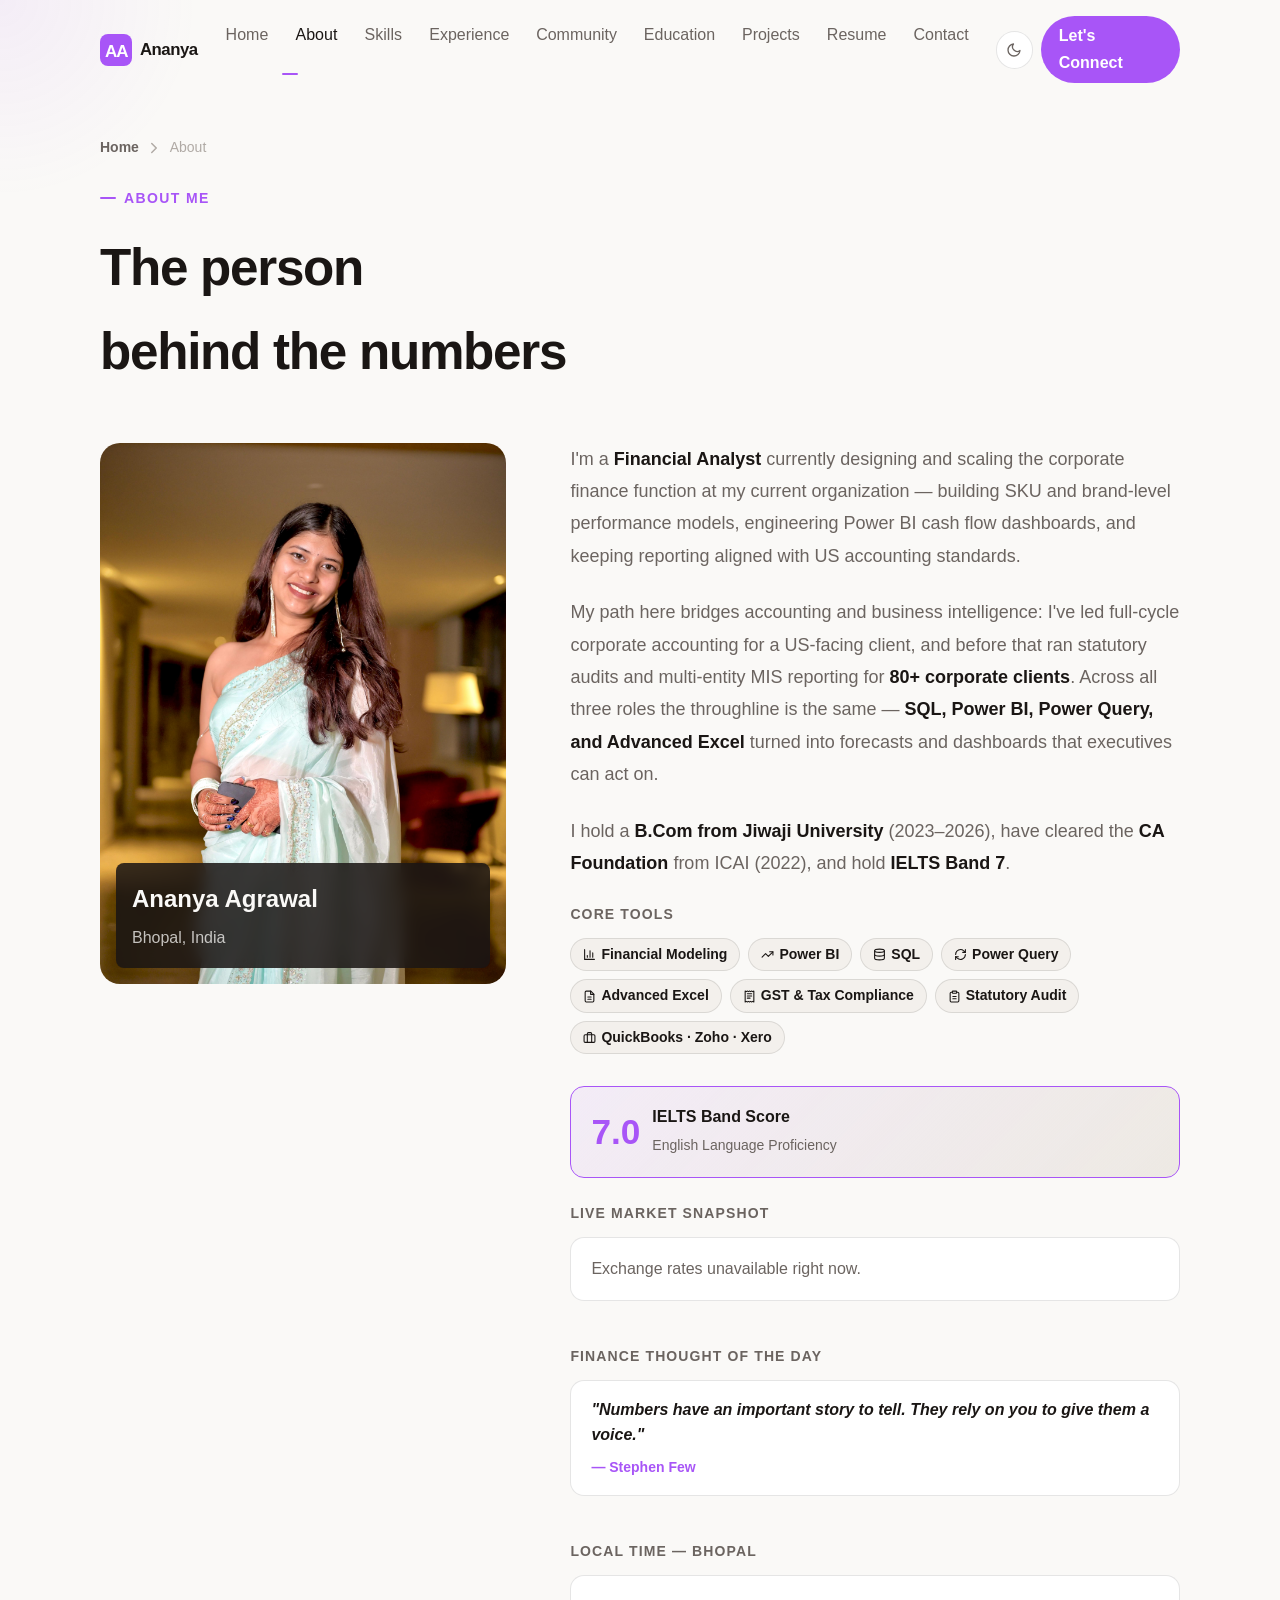
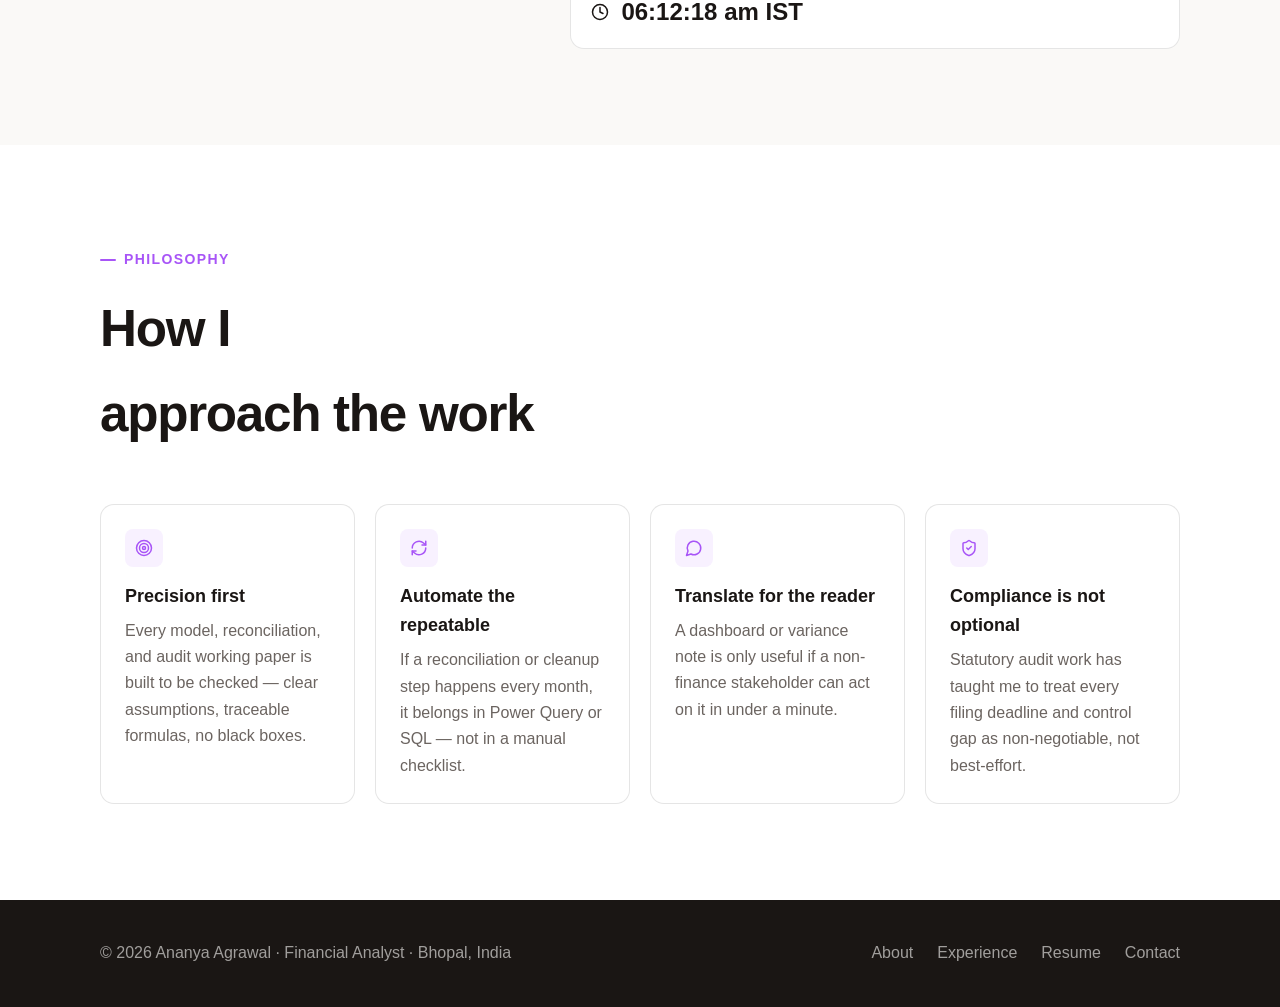
==== commit 3770b5b2: "Update about.html" ====
--- a/about.html
+++ b/about.html
@@ -37,7 +37,7 @@
       </ul>
       <div class="nav-actions">
         <button class="btn-theme" data-theme-toggle aria-label="Toggle dark mode"></button>
-        <a href="contact.html" class="btn-hire">Hire me</a>
+        <a href="contact.html" class="btn-hire">Let's Connect</a>
         <button class="hamburger" id="hamburger" aria-label="Open menu" aria-expanded="false">
           <span></span><span></span><span></span>
         </button>
